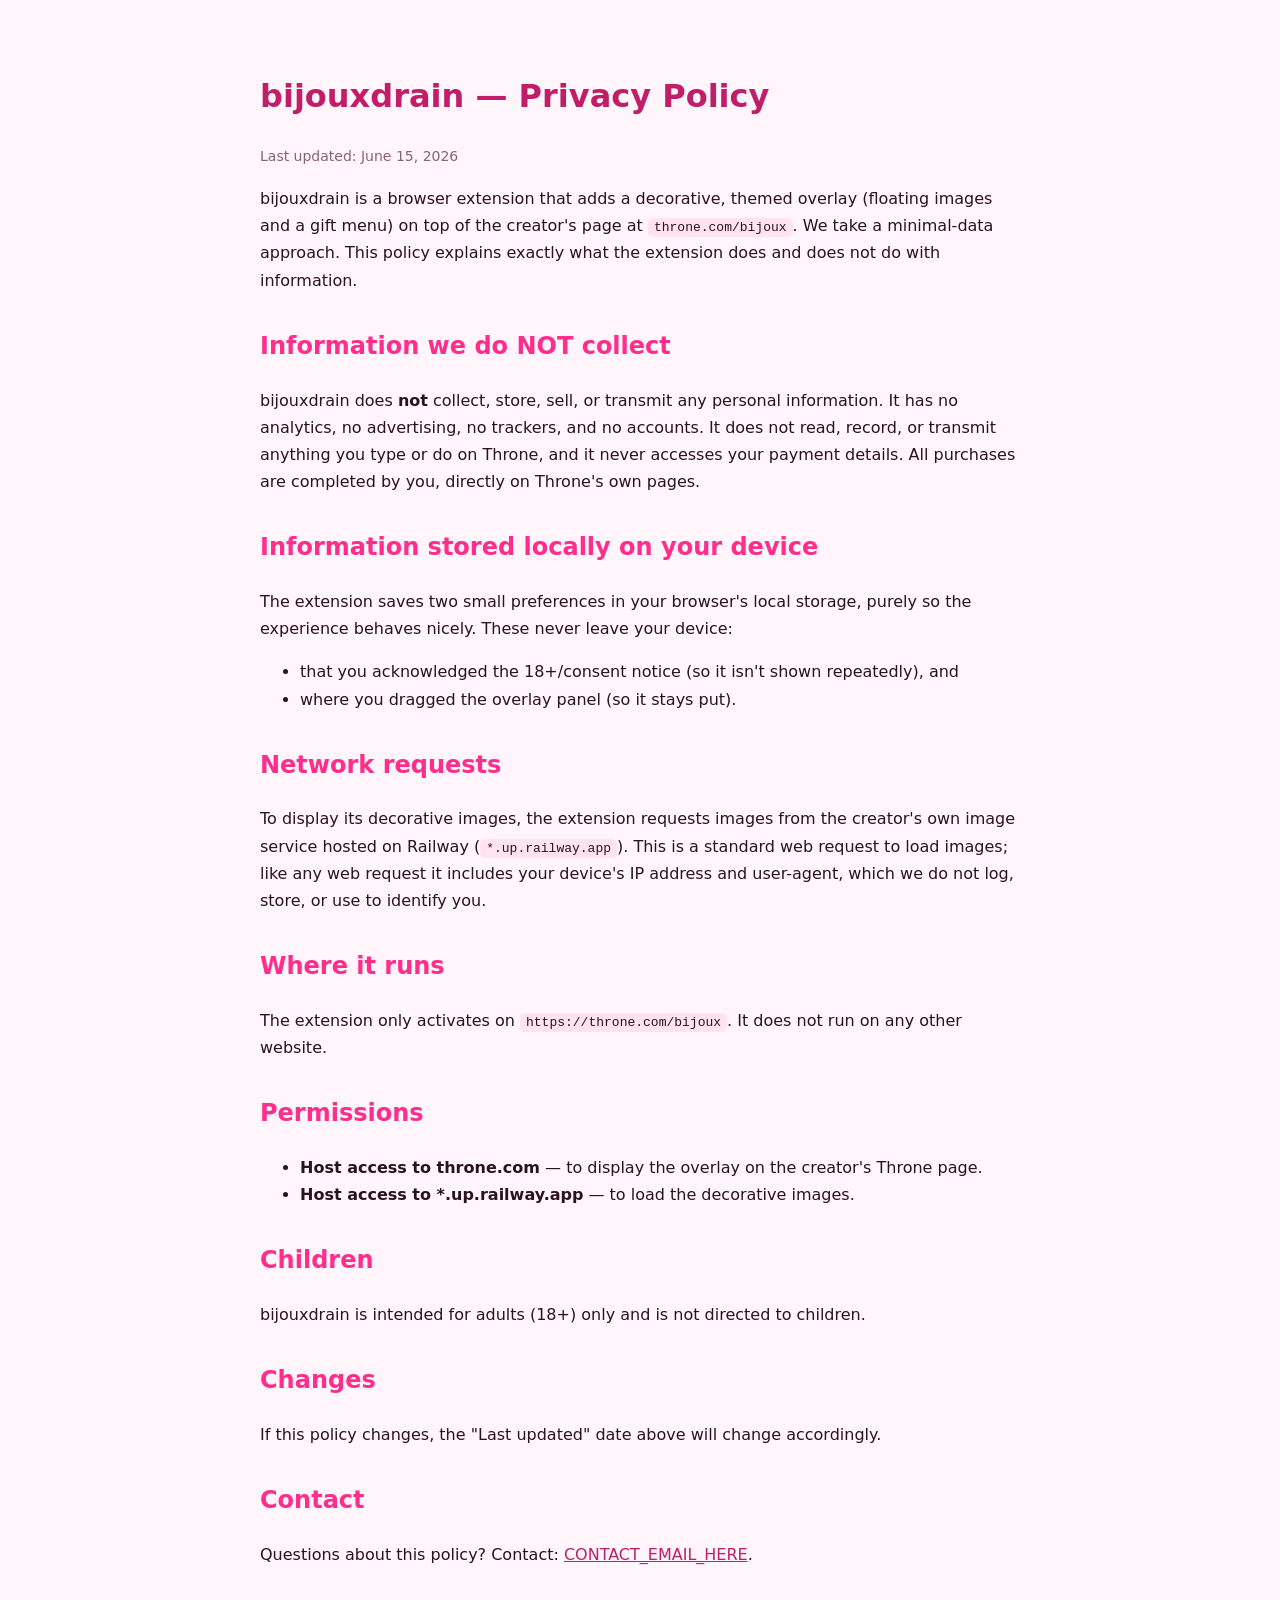
==== privacy.html @ aa2cb483 "Add privacy policy page and Chrome Web Store listing copy" ====
<!DOCTYPE html>
<html lang="en">
<head>
  <meta charset="UTF-8" />
  <meta name="viewport" content="width=device-width, initial-scale=1.0" />
  <title>bijouxdrain — Privacy Policy</title>
  <style>
    body { margin: 0; font-family: "Segoe UI", system-ui, sans-serif; line-height: 1.7;
      color: #2a1320; background: #fff5fa; }
    .wrap { max-width: 760px; margin: 0 auto; padding: 48px 24px 80px; }
    h1 { color: #c01e68; }
    h2 { color: #ff2d8b; margin-top: 32px; }
    a { color: #c01e68; }
    .updated { color: #8a6175; font-size: 14px; }
    code { background: #ffe3ef; padding: 2px 6px; border-radius: 5px; }
  </style>
</head>
<body>
  <div class="wrap">
    <h1>bijouxdrain — Privacy Policy</h1>
    <p class="updated">Last updated: June 15, 2026</p>

    <p>
      bijouxdrain is a browser extension that adds a decorative, themed overlay
      (floating images and a gift menu) on top of the creator's page at
      <code>throne.com/bijoux</code>. We take a minimal-data approach. This policy
      explains exactly what the extension does and does not do with information.
    </p>

    <h2>Information we do NOT collect</h2>
    <p>
      bijouxdrain does <strong>not</strong> collect, store, sell, or transmit any
      personal information. It has no analytics, no advertising, no trackers, and
      no accounts. It does not read, record, or transmit anything you type or do
      on Throne, and it never accesses your payment details. All purchases are
      completed by you, directly on Throne's own pages.
    </p>

    <h2>Information stored locally on your device</h2>
    <p>
      The extension saves two small preferences in your browser's local storage,
      purely so the experience behaves nicely. These never leave your device:
    </p>
    <ul>
      <li>that you acknowledged the 18+/consent notice (so it isn't shown repeatedly), and</li>
      <li>where you dragged the overlay panel (so it stays put).</li>
    </ul>

    <h2>Network requests</h2>
    <p>
      To display its decorative images, the extension requests images from the
      creator's own image service hosted on Railway
      (<code>*.up.railway.app</code>). This is a standard web request to load
      images; like any web request it includes your device's IP address and
      user-agent, which we do not log, store, or use to identify you.
    </p>

    <h2>Where it runs</h2>
    <p>
      The extension only activates on <code>https://throne.com/bijoux</code>. It
      does not run on any other website.
    </p>

    <h2>Permissions</h2>
    <ul>
      <li><strong>Host access to throne.com</strong> — to display the overlay on the creator's Throne page.</li>
      <li><strong>Host access to *.up.railway.app</strong> — to load the decorative images.</li>
    </ul>

    <h2>Children</h2>
    <p>
      bijouxdrain is intended for adults (18+) only and is not directed to children.
    </p>

    <h2>Changes</h2>
    <p>
      If this policy changes, the "Last updated" date above will change accordingly.
    </p>

    <h2>Contact</h2>
    <p>
      Questions about this policy? Contact:
      <a href="mailto:CONTACT_EMAIL_HERE">CONTACT_EMAIL_HERE</a>.
    </p>
  </div>
</body>
</html>
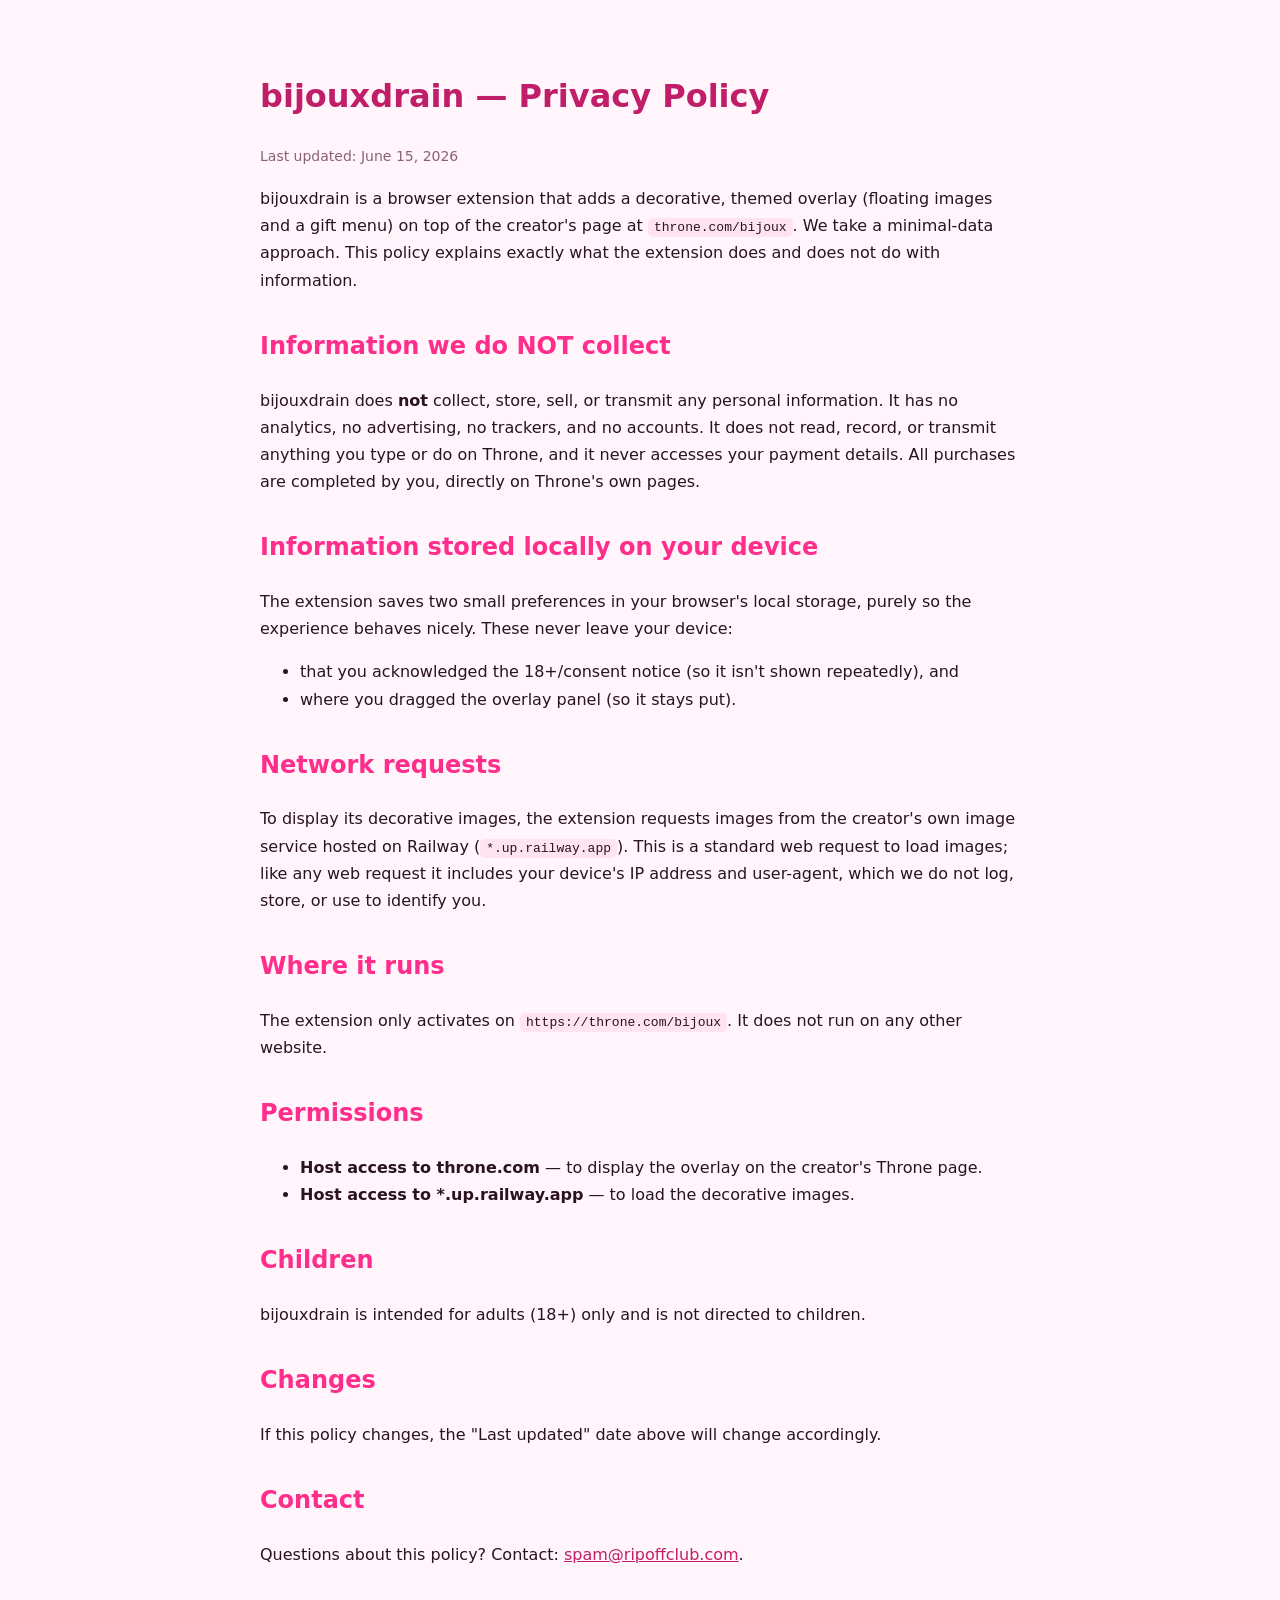
==== commit 6c896227: "Add contact email to privacy policy" ====
--- a/privacy.html
+++ b/privacy.html
@@ -80,7 +80,7 @@
     <h2>Contact</h2>
     <p>
       Questions about this policy? Contact:
-      <a href="mailto:CONTACT_EMAIL_HERE">CONTACT_EMAIL_HERE</a>.
+      <a href="mailto:spam@ripoffclub.com">spam@ripoffclub.com</a>.
     </p>
   </div>
 </body>
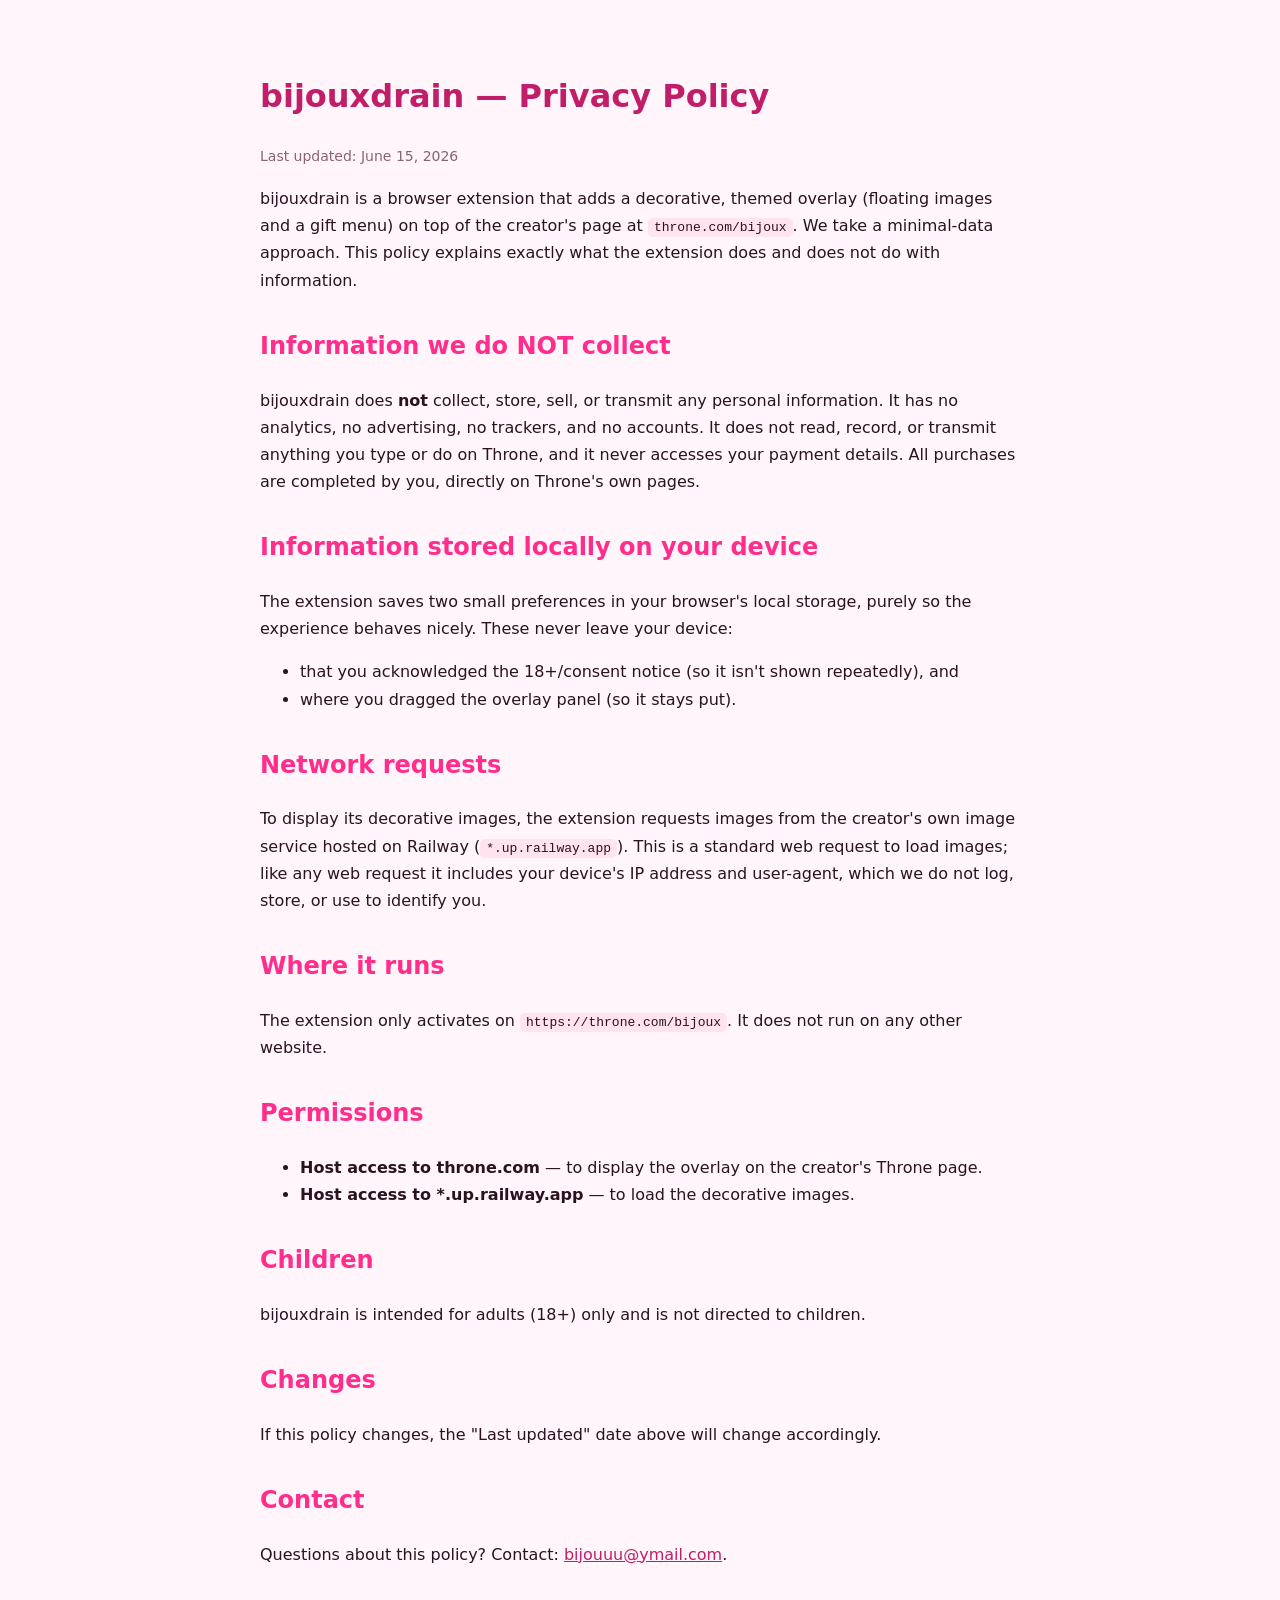
==== commit 189498aa: "Update privacy policy contact email" ====
--- a/privacy.html
+++ b/privacy.html
@@ -80,7 +80,7 @@
     <h2>Contact</h2>
     <p>
       Questions about this policy? Contact:
-      <a href="mailto:spam@ripoffclub.com">spam@ripoffclub.com</a>.
+      <a href="mailto:bijouuu@ymail.com">bijouuu@ymail.com</a>.
     </p>
   </div>
 </body>
